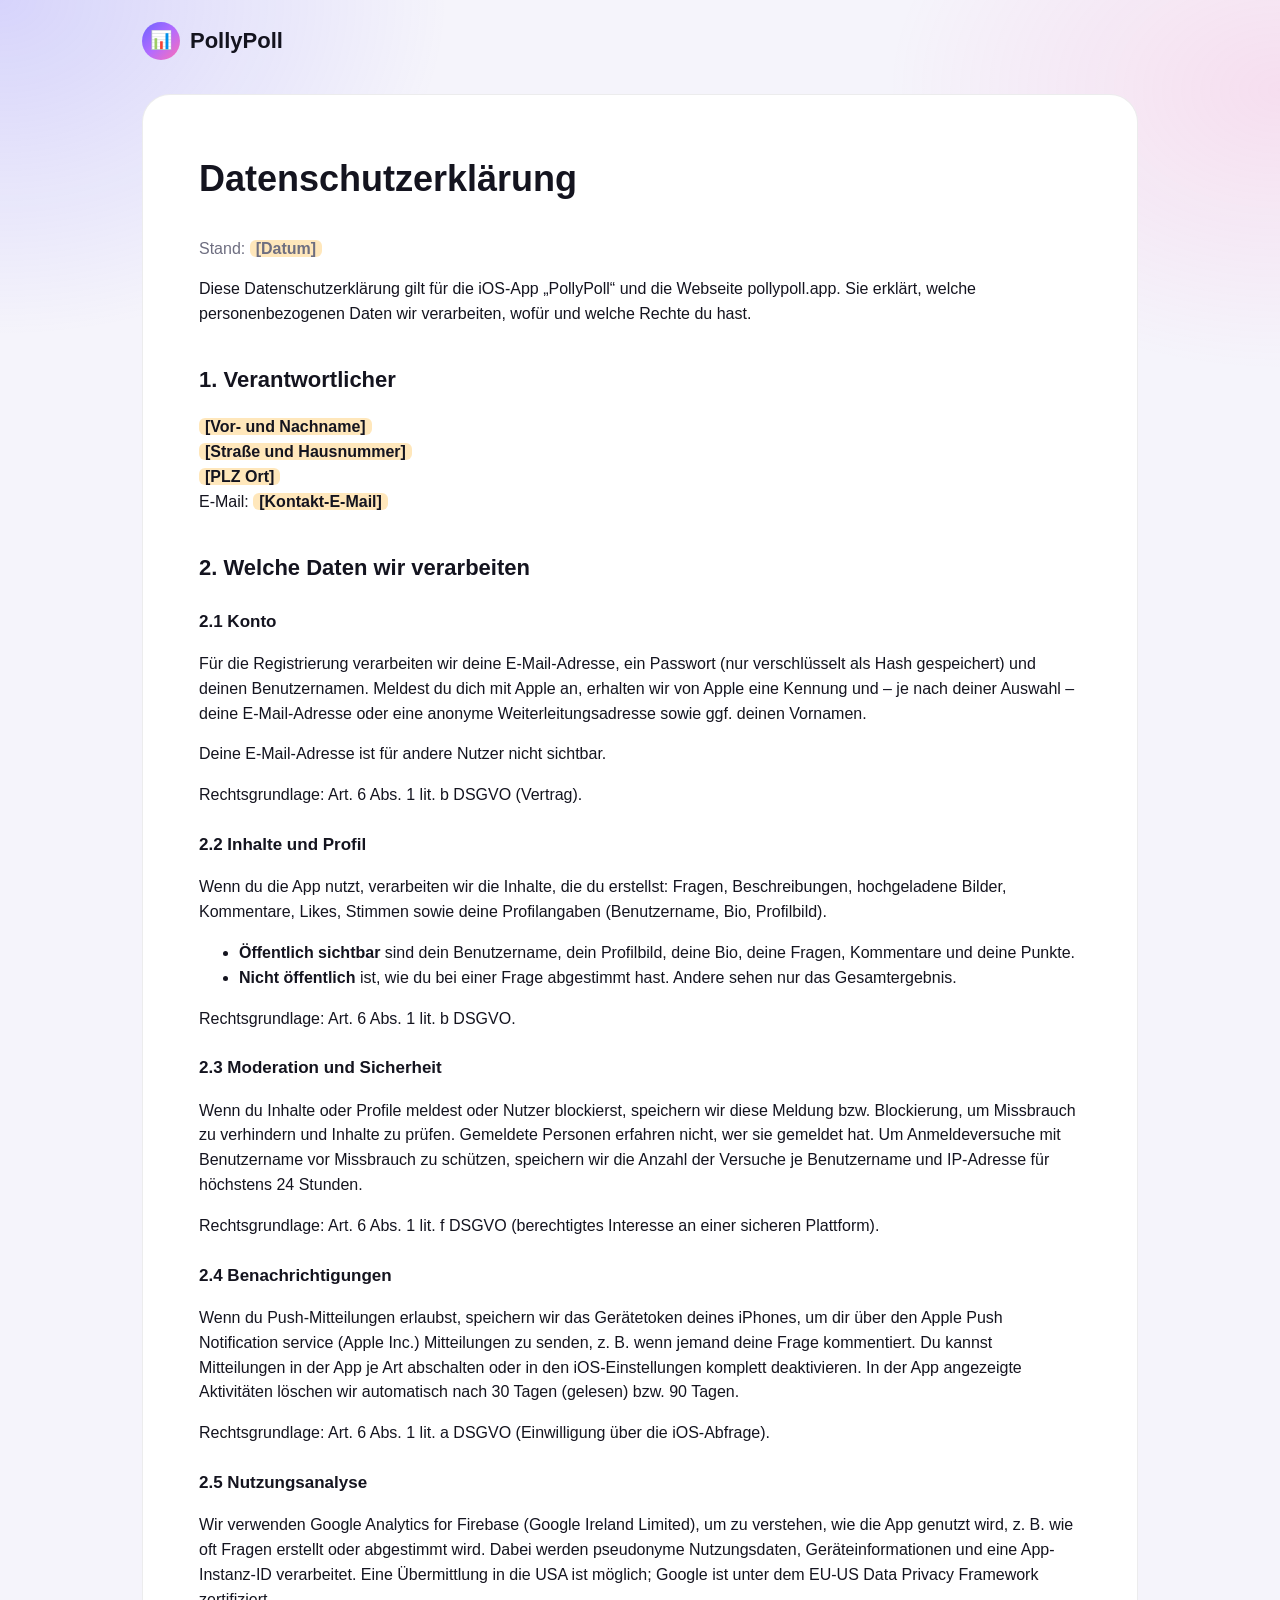
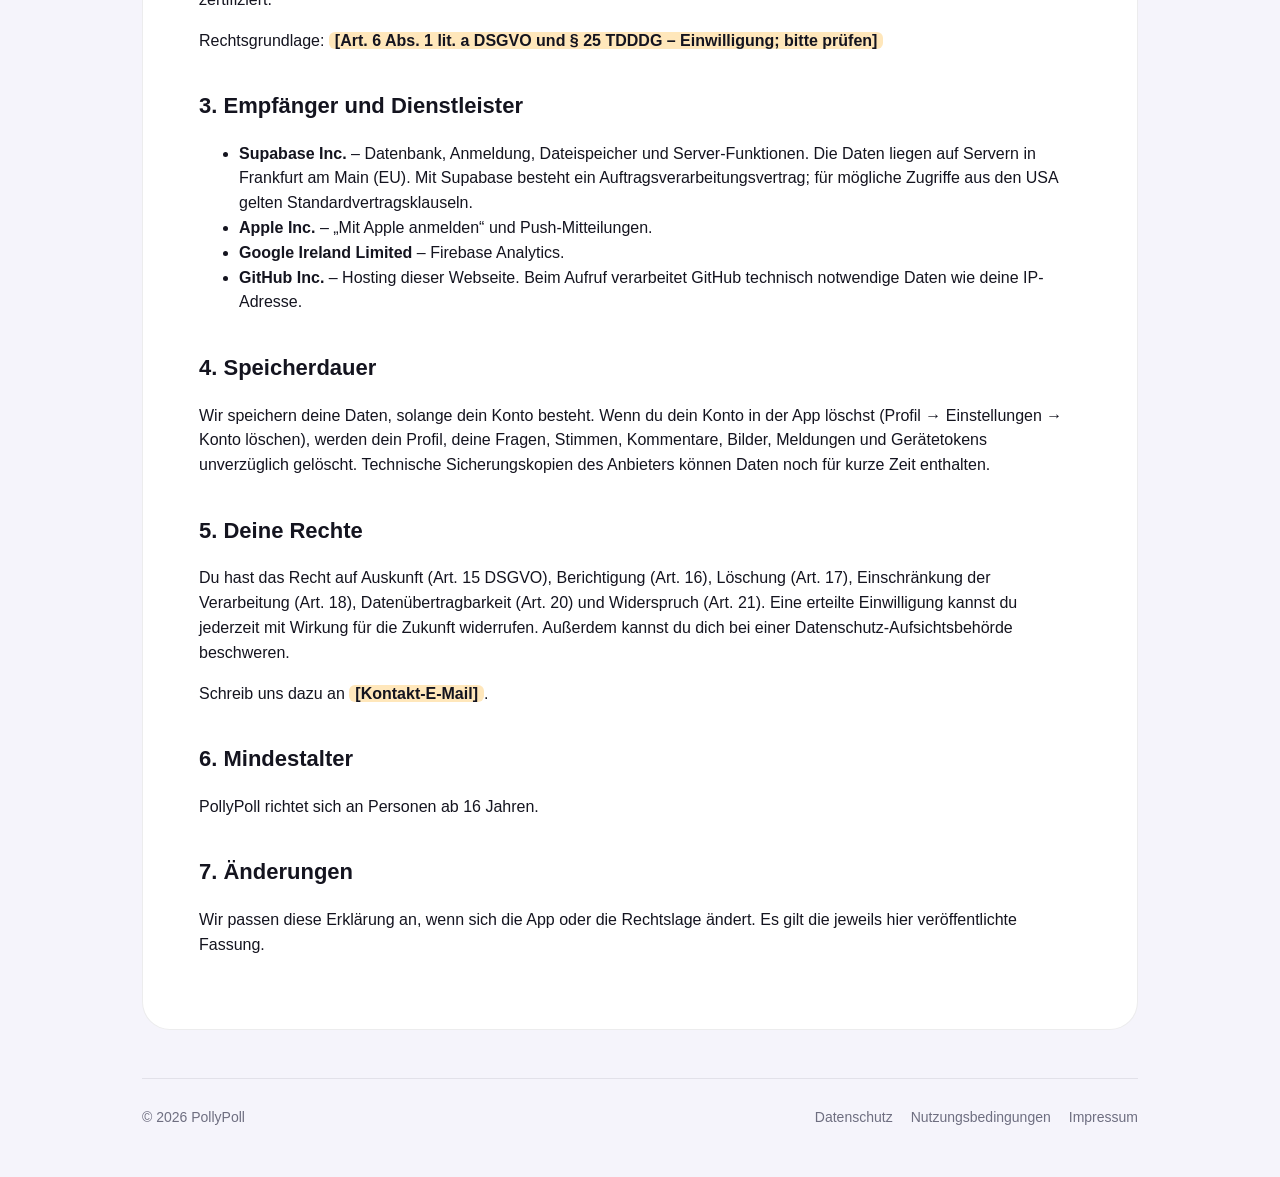
==== datenschutz.html @ f36e9b6e "Webseite pollypoll.app Co-Authored-By: Claude Opus 5 <noreply@anthropic.com>" ====
<!doctype html>
<html lang="de">
<head>
  <meta charset="utf-8">
  <meta name="viewport" content="width=device-width, initial-scale=1">
  <title>Datenschutzerklärung – PollyPoll</title>
  <link rel="stylesheet" href="/style.css">
</head>
<body>
  <div class="wrap">
    <header class="nav">
      <a class="logo" href="/"><span class="logo-mark">📊</span>PollyPoll</a>
    </header>

    <article class="legal">
      <h1>Datenschutzerklärung</h1>
      <p class="meta">Stand: <span class="placeholder">[Datum]</span></p>

      <p>Diese Datenschutzerklärung gilt für die iOS-App „PollyPoll“ und die Webseite pollypoll.app. Sie erklärt, welche personenbezogenen Daten wir verarbeiten, wofür und welche Rechte du hast.</p>

      <h2>1. Verantwortlicher</h2>
      <p>
        <span class="placeholder">[Vor- und Nachname]</span><br>
        <span class="placeholder">[Straße und Hausnummer]</span><br>
        <span class="placeholder">[PLZ Ort]</span><br>
        E-Mail: <span class="placeholder">[Kontakt-E-Mail]</span>
      </p>

      <h2>2. Welche Daten wir verarbeiten</h2>

      <h3>2.1 Konto</h3>
      <p>Für die Registrierung verarbeiten wir deine E-Mail-Adresse, ein Passwort (nur verschlüsselt als Hash gespeichert) und deinen Benutzernamen. Meldest du dich mit Apple an, erhalten wir von Apple eine Kennung und – je nach deiner Auswahl – deine E-Mail-Adresse oder eine anonyme Weiterleitungsadresse sowie ggf. deinen Vornamen.</p>
      <p>Deine E-Mail-Adresse ist für andere Nutzer nicht sichtbar.</p>
      <p>Rechtsgrundlage: Art. 6 Abs. 1 lit. b DSGVO (Vertrag).</p>

      <h3>2.2 Inhalte und Profil</h3>
      <p>Wenn du die App nutzt, verarbeiten wir die Inhalte, die du erstellst: Fragen, Beschreibungen, hochgeladene Bilder, Kommentare, Likes, Stimmen sowie deine Profilangaben (Benutzername, Bio, Profilbild).</p>
      <ul>
        <li><strong>Öffentlich sichtbar</strong> sind dein Benutzername, dein Profilbild, deine Bio, deine Fragen, Kommentare und deine Punkte.</li>
        <li><strong>Nicht öffentlich</strong> ist, wie du bei einer Frage abgestimmt hast. Andere sehen nur das Gesamtergebnis.</li>
      </ul>
      <p>Rechtsgrundlage: Art. 6 Abs. 1 lit. b DSGVO.</p>

      <h3>2.3 Moderation und Sicherheit</h3>
      <p>Wenn du Inhalte oder Profile meldest oder Nutzer blockierst, speichern wir diese Meldung bzw. Blockierung, um Missbrauch zu verhindern und Inhalte zu prüfen. Gemeldete Personen erfahren nicht, wer sie gemeldet hat. Um Anmeldeversuche mit Benutzername vor Missbrauch zu schützen, speichern wir die Anzahl der Versuche je Benutzername und IP-Adresse für höchstens 24 Stunden.</p>
      <p>Rechtsgrundlage: Art. 6 Abs. 1 lit. f DSGVO (berechtigtes Interesse an einer sicheren Plattform).</p>

      <h3>2.4 Benachrichtigungen</h3>
      <p>Wenn du Push-Mitteilungen erlaubst, speichern wir das Gerätetoken deines iPhones, um dir über den Apple Push Notification service (Apple Inc.) Mitteilungen zu senden, z. B. wenn jemand deine Frage kommentiert. Du kannst Mitteilungen in der App je Art abschalten oder in den iOS-Einstellungen komplett deaktivieren. In der App angezeigte Aktivitäten löschen wir automatisch nach 30 Tagen (gelesen) bzw. 90 Tagen.</p>
      <p>Rechtsgrundlage: Art. 6 Abs. 1 lit. a DSGVO (Einwilligung über die iOS-Abfrage).</p>

      <h3>2.5 Nutzungsanalyse</h3>
      <p>Wir verwenden Google Analytics for Firebase (Google Ireland Limited), um zu verstehen, wie die App genutzt wird, z. B. wie oft Fragen erstellt oder abgestimmt wird. Dabei werden pseudonyme Nutzungsdaten, Geräteinformationen und eine App-Instanz-ID verarbeitet. Eine Übermittlung in die USA ist möglich; Google ist unter dem EU-US Data Privacy Framework zertifiziert.</p>
      <p>Rechtsgrundlage: <span class="placeholder">[Art. 6 Abs. 1 lit. a DSGVO und § 25 TDDDG – Einwilligung; bitte prüfen]</span></p>

      <h2>3. Empfänger und Dienstleister</h2>
      <ul>
        <li><strong>Supabase Inc.</strong> – Datenbank, Anmeldung, Dateispeicher und Server-Funktionen. Die Daten liegen auf Servern in Frankfurt am Main (EU). Mit Supabase besteht ein Auftragsverarbeitungsvertrag; für mögliche Zugriffe aus den USA gelten Standardvertragsklauseln.</li>
        <li><strong>Apple Inc.</strong> – „Mit Apple anmelden“ und Push-Mitteilungen.</li>
        <li><strong>Google Ireland Limited</strong> – Firebase Analytics.</li>
        <li><strong>GitHub Inc.</strong> – Hosting dieser Webseite. Beim Aufruf verarbeitet GitHub technisch notwendige Daten wie deine IP-Adresse.</li>
      </ul>

      <h2>4. Speicherdauer</h2>
      <p>Wir speichern deine Daten, solange dein Konto besteht. Wenn du dein Konto in der App löschst (Profil → Einstellungen → Konto löschen), werden dein Profil, deine Fragen, Stimmen, Kommentare, Bilder, Meldungen und Gerätetokens unverzüglich gelöscht. Technische Sicherungskopien des Anbieters können Daten noch für kurze Zeit enthalten.</p>

      <h2>5. Deine Rechte</h2>
      <p>Du hast das Recht auf Auskunft (Art. 15 DSGVO), Berichtigung (Art. 16), Löschung (Art. 17), Einschränkung der Verarbeitung (Art. 18), Datenübertragbarkeit (Art. 20) und Widerspruch (Art. 21). Eine erteilte Einwilligung kannst du jederzeit mit Wirkung für die Zukunft widerrufen. Außerdem kannst du dich bei einer Datenschutz-Aufsichtsbehörde beschweren.</p>
      <p>Schreib uns dazu an <span class="placeholder">[Kontakt-E-Mail]</span>.</p>

      <h2>6. Mindestalter</h2>
      <p>PollyPoll richtet sich an Personen ab 16 Jahren.</p>

      <h2>7. Änderungen</h2>
      <p>Wir passen diese Erklärung an, wenn sich die App oder die Rechtslage ändert. Es gilt die jeweils hier veröffentlichte Fassung.</p>
    </article>

    <footer>
      <span>© 2026 PollyPoll</span>
      <nav>
        <a href="/datenschutz">Datenschutz</a>
        <a href="/nutzungsbedingungen">Nutzungsbedingungen</a>
        <a href="/impressum">Impressum</a>
      </nav>
    </footer>
  </div>
</body>
</html>
---- style.css ----
:root {
  --brand: #6b63ff;
  --pink: #ff6fb5;
  --violet: #b26bff;
  --bg: #f5f4fb;
  --card: #ffffff;
  --text: #14141f;
  --muted: #6e6e80;
  --line: rgba(20, 20, 31, 0.08);
  --yes: #00b85c;
  --no: #f23845;
  --radius: 28px;
  color-scheme: light dark;
}

@media (prefers-color-scheme: dark) {
  :root {
    --bg: #0b0b12;
    --card: #16161f;
    --text: #ffffff;
    --muted: #9a9aae;
    --line: rgba(255, 255, 255, 0.08);
  }
}

* { box-sizing: border-box; }

body {
  margin: 0;
  font-family: ui-rounded, "SF Pro Rounded", -apple-system, BlinkMacSystemFont, "Segoe UI", Roboto, sans-serif;
  background: var(--bg);
  color: var(--text);
  line-height: 1.55;
  -webkit-font-smoothing: antialiased;
}

body::before {
  content: "";
  position: fixed;
  inset: 0;
  z-index: -1;
  background:
    radial-gradient(40rem 30rem at 0% 0%, color-mix(in srgb, var(--brand) 22%, transparent), transparent 70%),
    radial-gradient(35rem 25rem at 100% 10%, color-mix(in srgb, var(--pink) 16%, transparent), transparent 70%);
}

a { color: var(--brand); }

.wrap { max-width: 1040px; margin: 0 auto; padding: 0 22px; }

header.nav {
  display: flex;
  align-items: center;
  justify-content: space-between;
  padding: 22px 0;
}

.logo {
  display: flex;
  align-items: center;
  gap: 10px;
  font-weight: 800;
  font-size: 22px;
  color: var(--text);
  text-decoration: none;
}

.logo-mark {
  width: 38px;
  height: 38px;
  border-radius: 50%;
  display: grid;
  place-items: center;
  background: linear-gradient(135deg, var(--brand), var(--violet), var(--pink));
  color: #fff;
  font-size: 18px;
}

.btn {
  display: inline-flex;
  align-items: center;
  gap: 8px;
  padding: 14px 22px;
  border-radius: 999px;
  font-weight: 700;
  text-decoration: none;
  border: 0;
  cursor: pointer;
  font-size: 16px;
}

.btn-primary { background: var(--brand); color: #fff; box-shadow: 0 10px 30px color-mix(in srgb, var(--brand) 35%, transparent); }
.btn-ghost { background: var(--card); color: var(--text); border: 1px solid var(--line); }

.hero {
  display: grid;
  grid-template-columns: 1.1fr 1fr;
  gap: 48px;
  align-items: center;
  padding: 48px 0 72px;
}

.hero h1 {
  font-size: clamp(40px, 6vw, 64px);
  line-height: 1.02;
  margin: 0 0 18px;
  letter-spacing: -0.02em;
}

.gradient-text {
  background: linear-gradient(120deg, var(--brand), var(--violet), var(--pink));
  -webkit-background-clip: text;
  background-clip: text;
  color: transparent;
}

.hero p { font-size: 20px; color: var(--muted); margin: 0 0 28px; max-width: 30ch; }
.actions { display: flex; flex-wrap: wrap; gap: 12px; }
.note { font-size: 14px; color: var(--muted); margin-top: 14px; }

.phone {
  background: var(--card);
  border-radius: 44px;
  padding: 22px;
  border: 1px solid var(--line);
  box-shadow: 0 40px 80px rgba(20, 20, 31, 0.12);
  max-width: 360px;
  margin-left: auto;
  transform: rotate(2deg);
}

.poll { background: var(--bg); border-radius: 22px; padding: 18px; }
.poll + .poll { margin-top: 14px; }
.poll-author { display: flex; align-items: center; gap: 10px; font-weight: 700; font-size: 14px; }
.avatar { width: 32px; height: 32px; border-radius: 50%; background: linear-gradient(135deg, var(--brand), var(--pink)); }
.poll-q { font-weight: 800; font-size: 19px; margin: 12px 0 14px; }
.bar { display: flex; gap: 4px; height: 14px; }
.bar span { border-radius: 999px; }
.bar .yes { background: var(--yes); }
.bar .no { background: var(--no); }
.labels { display: flex; justify-content: space-between; margin-top: 8px; font-weight: 800; }
.labels .yes { color: var(--yes); }
.labels .no { color: var(--no); }
.options { display: flex; gap: 8px; }
.options div { flex: 1; text-align: center; padding: 12px; border-radius: 16px; font-weight: 700; }
.options .a { background: color-mix(in srgb, var(--brand) 16%, transparent); color: var(--brand); }
.options .b { background: color-mix(in srgb, var(--pink) 16%, transparent); color: var(--pink); }

.features { display: grid; grid-template-columns: repeat(3, 1fr); gap: 16px; padding-bottom: 72px; }
.feature { background: var(--card); border: 1px solid var(--line); border-radius: var(--radius); padding: 26px; }
.feature .icon { font-size: 30px; }
.feature h3 { margin: 12px 0 6px; font-size: 20px; }
.feature p { margin: 0; color: var(--muted); }

footer {
  border-top: 1px solid var(--line);
  padding: 28px 0 48px;
  color: var(--muted);
  font-size: 14px;
  display: flex;
  flex-wrap: wrap;
  justify-content: space-between;
  gap: 12px;
}

footer nav { display: flex; gap: 18px; }
footer a { color: var(--muted); text-decoration: none; }
footer a:hover { color: var(--text); }

/* Legal pages */
.legal { background: var(--card); border: 1px solid var(--line); border-radius: var(--radius); padding: clamp(24px, 5vw, 56px); margin: 12px 0 48px; }
.legal h1 { font-size: 36px; margin-top: 0; }
.legal h2 { font-size: 22px; margin-top: 36px; }
.legal h3 { font-size: 17px; margin-top: 24px; }
.legal p, .legal li { color: var(--text); }
.legal .meta { color: var(--muted); }
.placeholder { background: color-mix(in srgb, #ffb020 30%, transparent); border-radius: 6px; padding: 0 6px; font-weight: 700; }

/* Shared poll landing */
.center { min-height: 70vh; display: grid; place-items: center; text-align: center; }
.center .card { background: var(--card); border: 1px solid var(--line); border-radius: var(--radius); padding: 40px 28px; max-width: 460px; }
.center h1 { font-size: 30px; margin: 16px 0 8px; }
.center p { color: var(--muted); margin: 0 0 24px; }

@media (max-width: 820px) {
  .hero { grid-template-columns: 1fr; padding-top: 24px; }
  .phone { margin: 0 auto; transform: none; }
  .features { grid-template-columns: 1fr; }
}
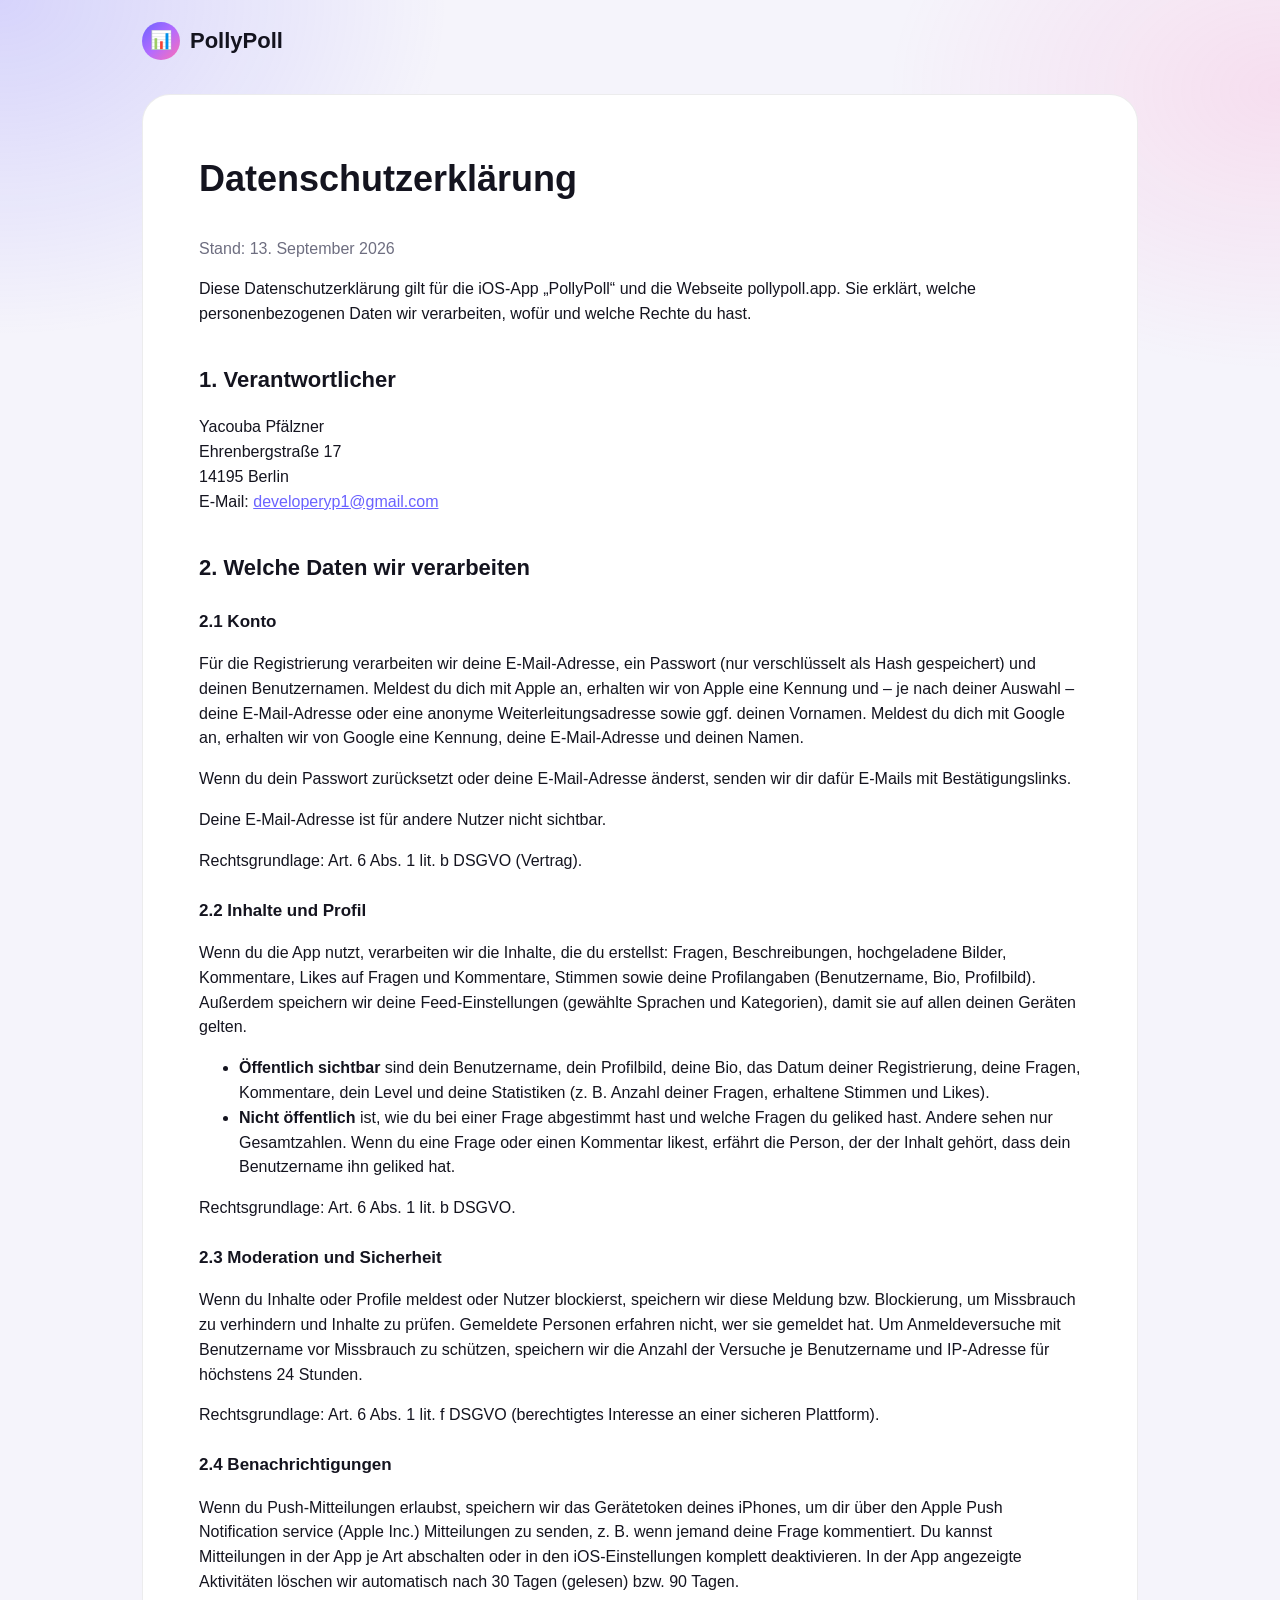
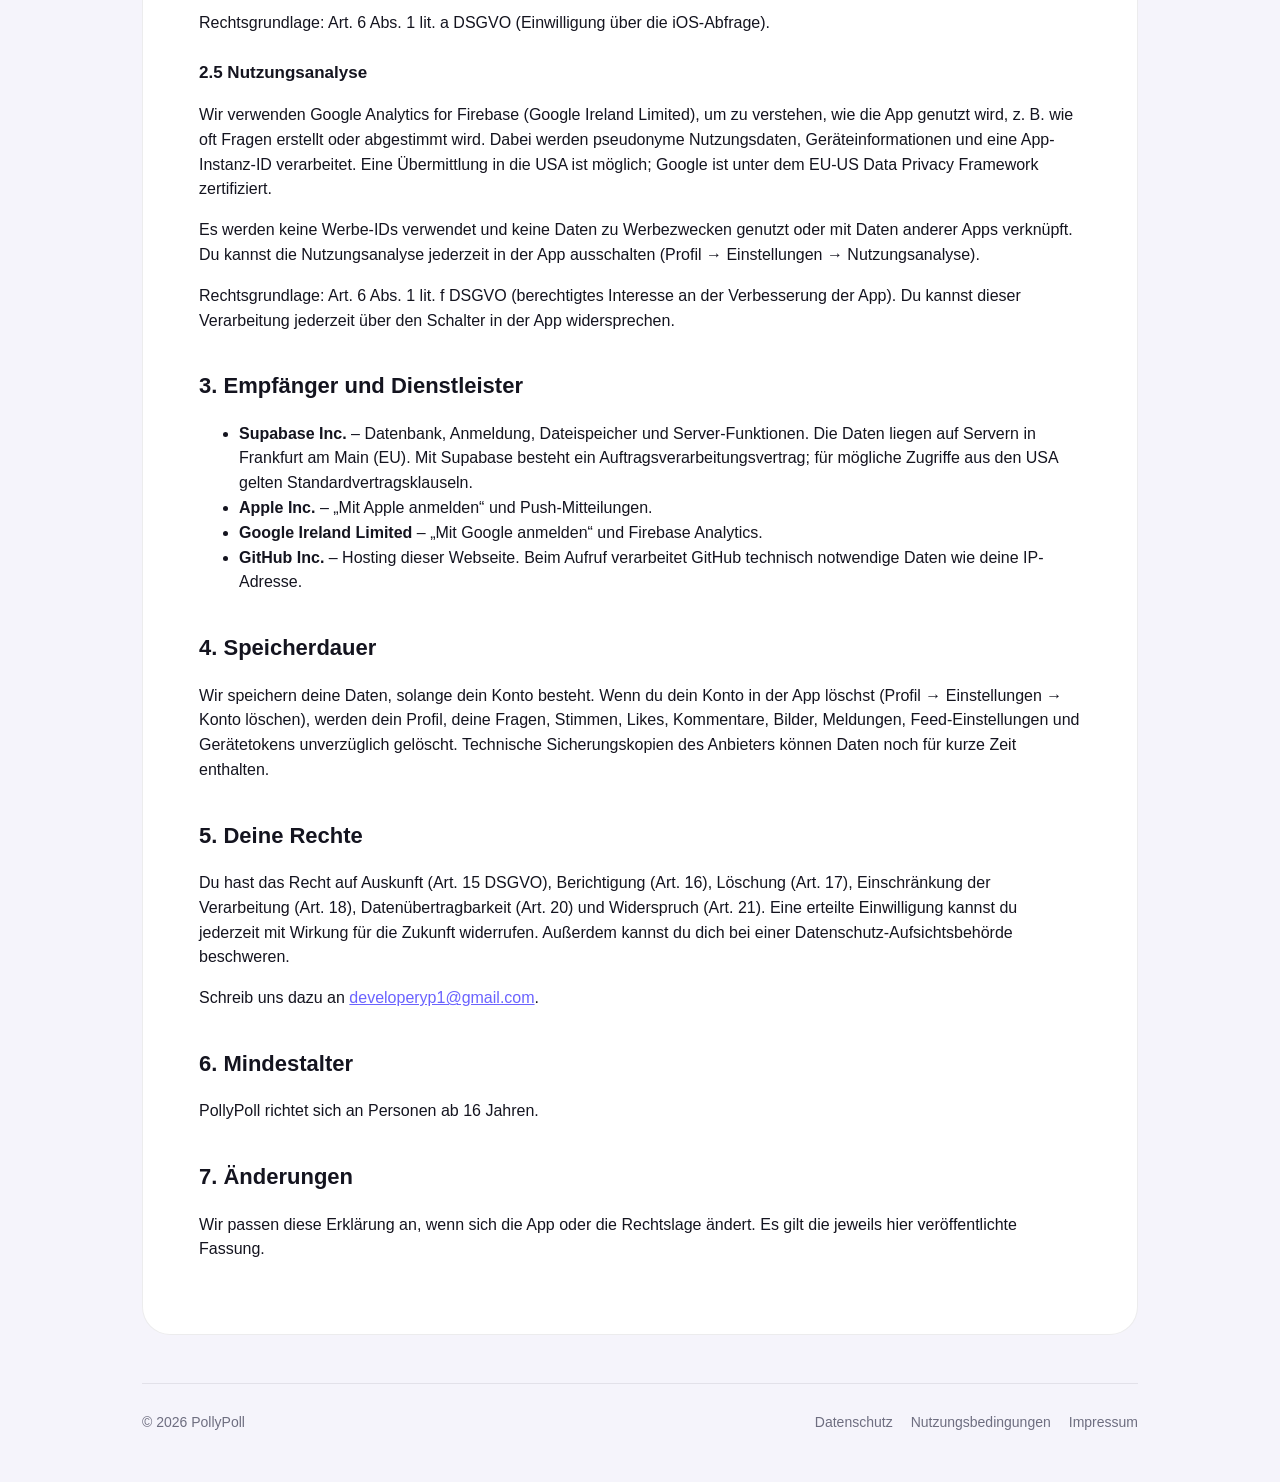
==== commit 7d703520: "Rechtstexte ausgefüllt und auf aktuellen Funktionsumfang gebracht Co-Authored-By: Claude Opus 5 <nor" ====
--- a/datenschutz.html
+++ b/datenschutz.html
@@ -14,30 +14,31 @@
 
     <article class="legal">
       <h1>Datenschutzerklärung</h1>
-      <p class="meta">Stand: <span class="placeholder">[Datum]</span></p>
+      <p class="meta">Stand: 13. September 2026</p>
 
       <p>Diese Datenschutzerklärung gilt für die iOS-App „PollyPoll“ und die Webseite pollypoll.app. Sie erklärt, welche personenbezogenen Daten wir verarbeiten, wofür und welche Rechte du hast.</p>
 
       <h2>1. Verantwortlicher</h2>
       <p>
-        <span class="placeholder">[Vor- und Nachname]</span><br>
-        <span class="placeholder">[Straße und Hausnummer]</span><br>
-        <span class="placeholder">[PLZ Ort]</span><br>
-        E-Mail: <span class="placeholder">[Kontakt-E-Mail]</span>
+        Yacouba Pfälzner<br>
+        Ehrenbergstraße 17<br>
+        14195 Berlin<br>
+        E-Mail: <a href="mailto:developeryp1@gmail.com">developeryp1@gmail.com</a>
       </p>
 
       <h2>2. Welche Daten wir verarbeiten</h2>
 
       <h3>2.1 Konto</h3>
-      <p>Für die Registrierung verarbeiten wir deine E-Mail-Adresse, ein Passwort (nur verschlüsselt als Hash gespeichert) und deinen Benutzernamen. Meldest du dich mit Apple an, erhalten wir von Apple eine Kennung und – je nach deiner Auswahl – deine E-Mail-Adresse oder eine anonyme Weiterleitungsadresse sowie ggf. deinen Vornamen.</p>
+      <p>Für die Registrierung verarbeiten wir deine E-Mail-Adresse, ein Passwort (nur verschlüsselt als Hash gespeichert) und deinen Benutzernamen. Meldest du dich mit Apple an, erhalten wir von Apple eine Kennung und – je nach deiner Auswahl – deine E-Mail-Adresse oder eine anonyme Weiterleitungsadresse sowie ggf. deinen Vornamen. Meldest du dich mit Google an, erhalten wir von Google eine Kennung, deine E-Mail-Adresse und deinen Namen.</p>
+      <p>Wenn du dein Passwort zurücksetzt oder deine E-Mail-Adresse änderst, senden wir dir dafür E-Mails mit Bestätigungslinks.</p>
       <p>Deine E-Mail-Adresse ist für andere Nutzer nicht sichtbar.</p>
       <p>Rechtsgrundlage: Art. 6 Abs. 1 lit. b DSGVO (Vertrag).</p>
 
       <h3>2.2 Inhalte und Profil</h3>
-      <p>Wenn du die App nutzt, verarbeiten wir die Inhalte, die du erstellst: Fragen, Beschreibungen, hochgeladene Bilder, Kommentare, Likes, Stimmen sowie deine Profilangaben (Benutzername, Bio, Profilbild).</p>
+      <p>Wenn du die App nutzt, verarbeiten wir die Inhalte, die du erstellst: Fragen, Beschreibungen, hochgeladene Bilder, Kommentare, Likes auf Fragen und Kommentare, Stimmen sowie deine Profilangaben (Benutzername, Bio, Profilbild). Außerdem speichern wir deine Feed-Einstellungen (gewählte Sprachen und Kategorien), damit sie auf allen deinen Geräten gelten.</p>
       <ul>
-        <li><strong>Öffentlich sichtbar</strong> sind dein Benutzername, dein Profilbild, deine Bio, deine Fragen, Kommentare und deine Punkte.</li>
-        <li><strong>Nicht öffentlich</strong> ist, wie du bei einer Frage abgestimmt hast. Andere sehen nur das Gesamtergebnis.</li>
+        <li><strong>Öffentlich sichtbar</strong> sind dein Benutzername, dein Profilbild, deine Bio, das Datum deiner Registrierung, deine Fragen, Kommentare, dein Level und deine Statistiken (z. B. Anzahl deiner Fragen, erhaltene Stimmen und Likes).</li>
+        <li><strong>Nicht öffentlich</strong> ist, wie du bei einer Frage abgestimmt hast und welche Fragen du geliked hast. Andere sehen nur Gesamtzahlen. Wenn du eine Frage oder einen Kommentar likest, erfährt die Person, der der Inhalt gehört, dass dein Benutzername ihn geliked hat.</li>
       </ul>
       <p>Rechtsgrundlage: Art. 6 Abs. 1 lit. b DSGVO.</p>
 
@@ -51,22 +52,23 @@
 
       <h3>2.5 Nutzungsanalyse</h3>
       <p>Wir verwenden Google Analytics for Firebase (Google Ireland Limited), um zu verstehen, wie die App genutzt wird, z. B. wie oft Fragen erstellt oder abgestimmt wird. Dabei werden pseudonyme Nutzungsdaten, Geräteinformationen und eine App-Instanz-ID verarbeitet. Eine Übermittlung in die USA ist möglich; Google ist unter dem EU-US Data Privacy Framework zertifiziert.</p>
-      <p>Rechtsgrundlage: <span class="placeholder">[Art. 6 Abs. 1 lit. a DSGVO und § 25 TDDDG – Einwilligung; bitte prüfen]</span></p>
+      <p>Es werden keine Werbe-IDs verwendet und keine Daten zu Werbezwecken genutzt oder mit Daten anderer Apps verknüpft. Du kannst die Nutzungsanalyse jederzeit in der App ausschalten (Profil → Einstellungen → Nutzungsanalyse).</p>
+      <p>Rechtsgrundlage: Art. 6 Abs. 1 lit. f DSGVO (berechtigtes Interesse an der Verbesserung der App). Du kannst dieser Verarbeitung jederzeit über den Schalter in der App widersprechen.</p>
 
       <h2>3. Empfänger und Dienstleister</h2>
       <ul>
         <li><strong>Supabase Inc.</strong> – Datenbank, Anmeldung, Dateispeicher und Server-Funktionen. Die Daten liegen auf Servern in Frankfurt am Main (EU). Mit Supabase besteht ein Auftragsverarbeitungsvertrag; für mögliche Zugriffe aus den USA gelten Standardvertragsklauseln.</li>
         <li><strong>Apple Inc.</strong> – „Mit Apple anmelden“ und Push-Mitteilungen.</li>
-        <li><strong>Google Ireland Limited</strong> – Firebase Analytics.</li>
+        <li><strong>Google Ireland Limited</strong> – „Mit Google anmelden“ und Firebase Analytics.</li>
         <li><strong>GitHub Inc.</strong> – Hosting dieser Webseite. Beim Aufruf verarbeitet GitHub technisch notwendige Daten wie deine IP-Adresse.</li>
       </ul>
 
       <h2>4. Speicherdauer</h2>
-      <p>Wir speichern deine Daten, solange dein Konto besteht. Wenn du dein Konto in der App löschst (Profil → Einstellungen → Konto löschen), werden dein Profil, deine Fragen, Stimmen, Kommentare, Bilder, Meldungen und Gerätetokens unverzüglich gelöscht. Technische Sicherungskopien des Anbieters können Daten noch für kurze Zeit enthalten.</p>
+      <p>Wir speichern deine Daten, solange dein Konto besteht. Wenn du dein Konto in der App löschst (Profil → Einstellungen → Konto löschen), werden dein Profil, deine Fragen, Stimmen, Likes, Kommentare, Bilder, Meldungen, Feed-Einstellungen und Gerätetokens unverzüglich gelöscht. Technische Sicherungskopien des Anbieters können Daten noch für kurze Zeit enthalten.</p>
 
       <h2>5. Deine Rechte</h2>
       <p>Du hast das Recht auf Auskunft (Art. 15 DSGVO), Berichtigung (Art. 16), Löschung (Art. 17), Einschränkung der Verarbeitung (Art. 18), Datenübertragbarkeit (Art. 20) und Widerspruch (Art. 21). Eine erteilte Einwilligung kannst du jederzeit mit Wirkung für die Zukunft widerrufen. Außerdem kannst du dich bei einer Datenschutz-Aufsichtsbehörde beschweren.</p>
-      <p>Schreib uns dazu an <span class="placeholder">[Kontakt-E-Mail]</span>.</p>
+      <p>Schreib uns dazu an <a href="mailto:developeryp1@gmail.com">developeryp1@gmail.com</a>.</p>
 
       <h2>6. Mindestalter</h2>
       <p>PollyPoll richtet sich an Personen ab 16 Jahren.</p>
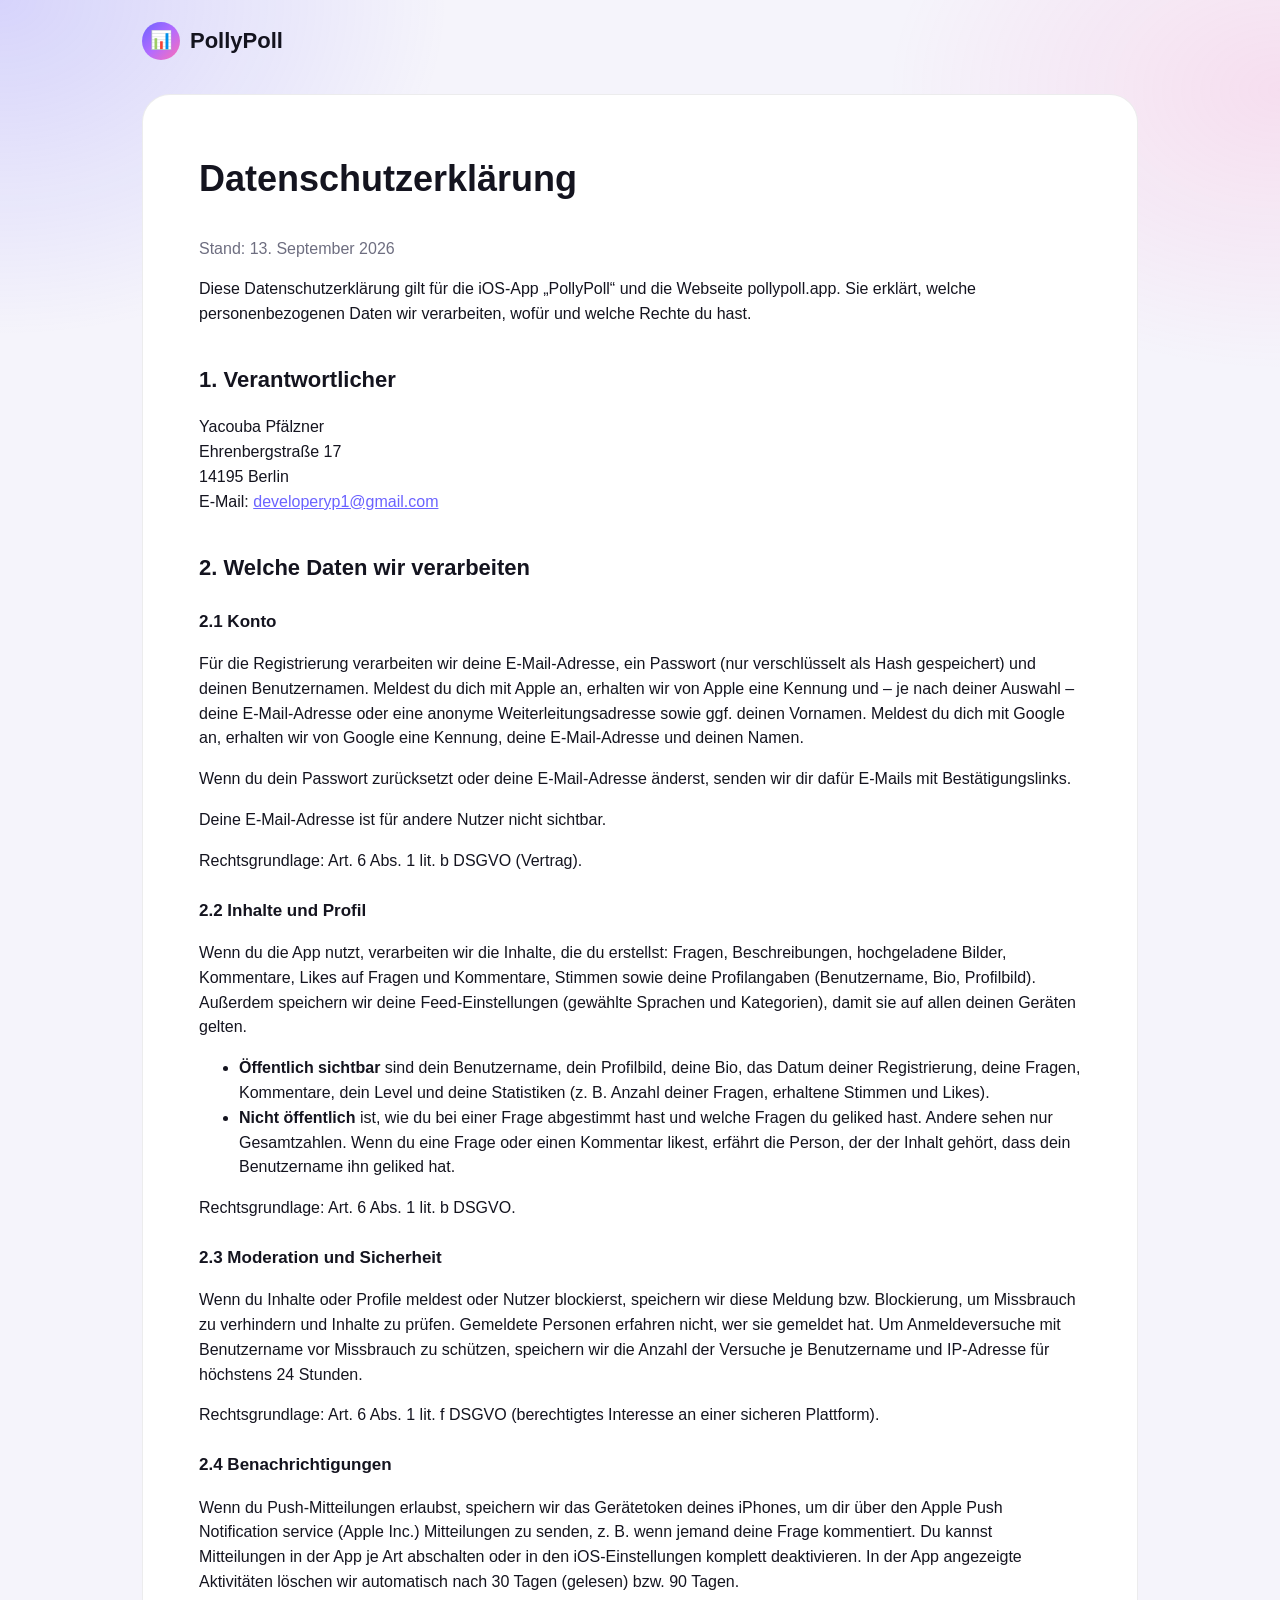
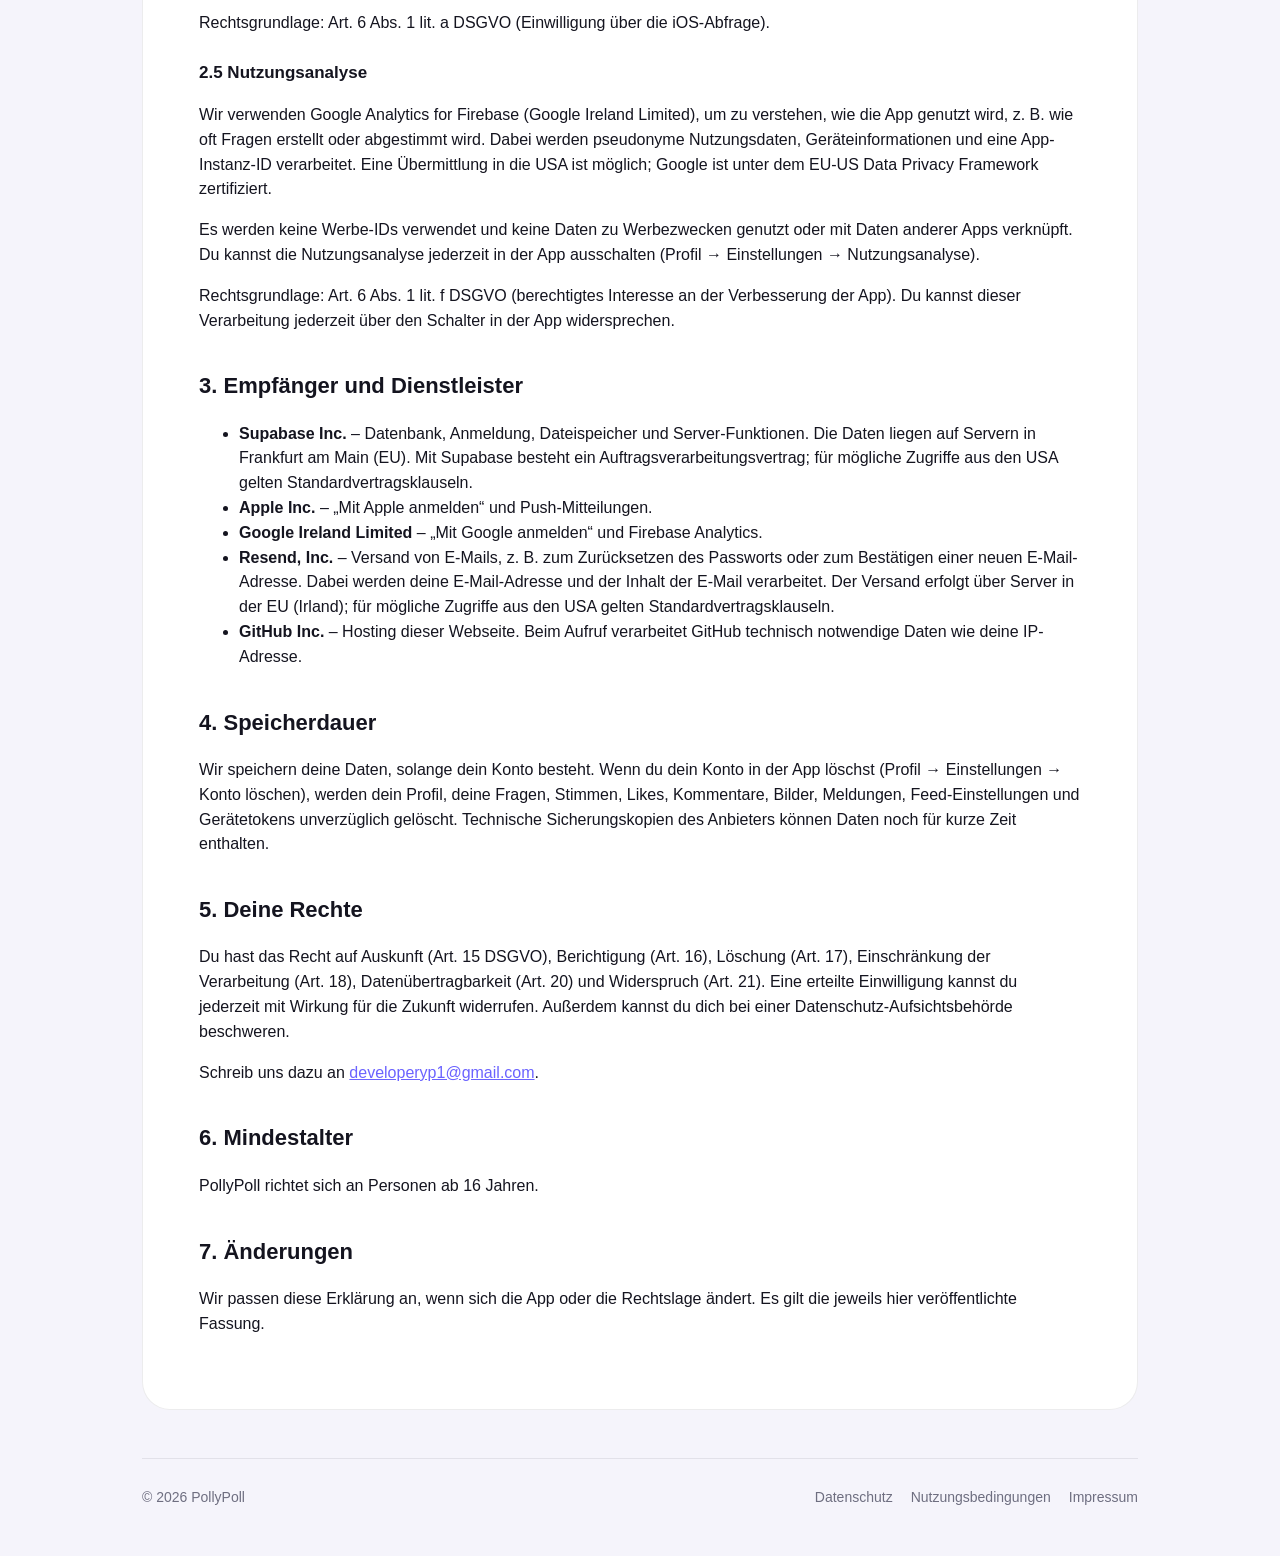
==== commit 7e0bfe87: "Datenschutz: Resend als E-Mail-Dienstleister Co-Authored-By: Claude Opus 5 <noreply@anthropic.com>" ====
--- a/datenschutz.html
+++ b/datenschutz.html
@@ -60,6 +60,7 @@
         <li><strong>Supabase Inc.</strong> – Datenbank, Anmeldung, Dateispeicher und Server-Funktionen. Die Daten liegen auf Servern in Frankfurt am Main (EU). Mit Supabase besteht ein Auftragsverarbeitungsvertrag; für mögliche Zugriffe aus den USA gelten Standardvertragsklauseln.</li>
         <li><strong>Apple Inc.</strong> – „Mit Apple anmelden“ und Push-Mitteilungen.</li>
         <li><strong>Google Ireland Limited</strong> – „Mit Google anmelden“ und Firebase Analytics.</li>
+        <li><strong>Resend, Inc.</strong> – Versand von E-Mails, z. B. zum Zurücksetzen des Passworts oder zum Bestätigen einer neuen E-Mail-Adresse. Dabei werden deine E-Mail-Adresse und der Inhalt der E-Mail verarbeitet. Der Versand erfolgt über Server in der EU (Irland); für mögliche Zugriffe aus den USA gelten Standardvertragsklauseln.</li>
         <li><strong>GitHub Inc.</strong> – Hosting dieser Webseite. Beim Aufruf verarbeitet GitHub technisch notwendige Daten wie deine IP-Adresse.</li>
       </ul>
 
